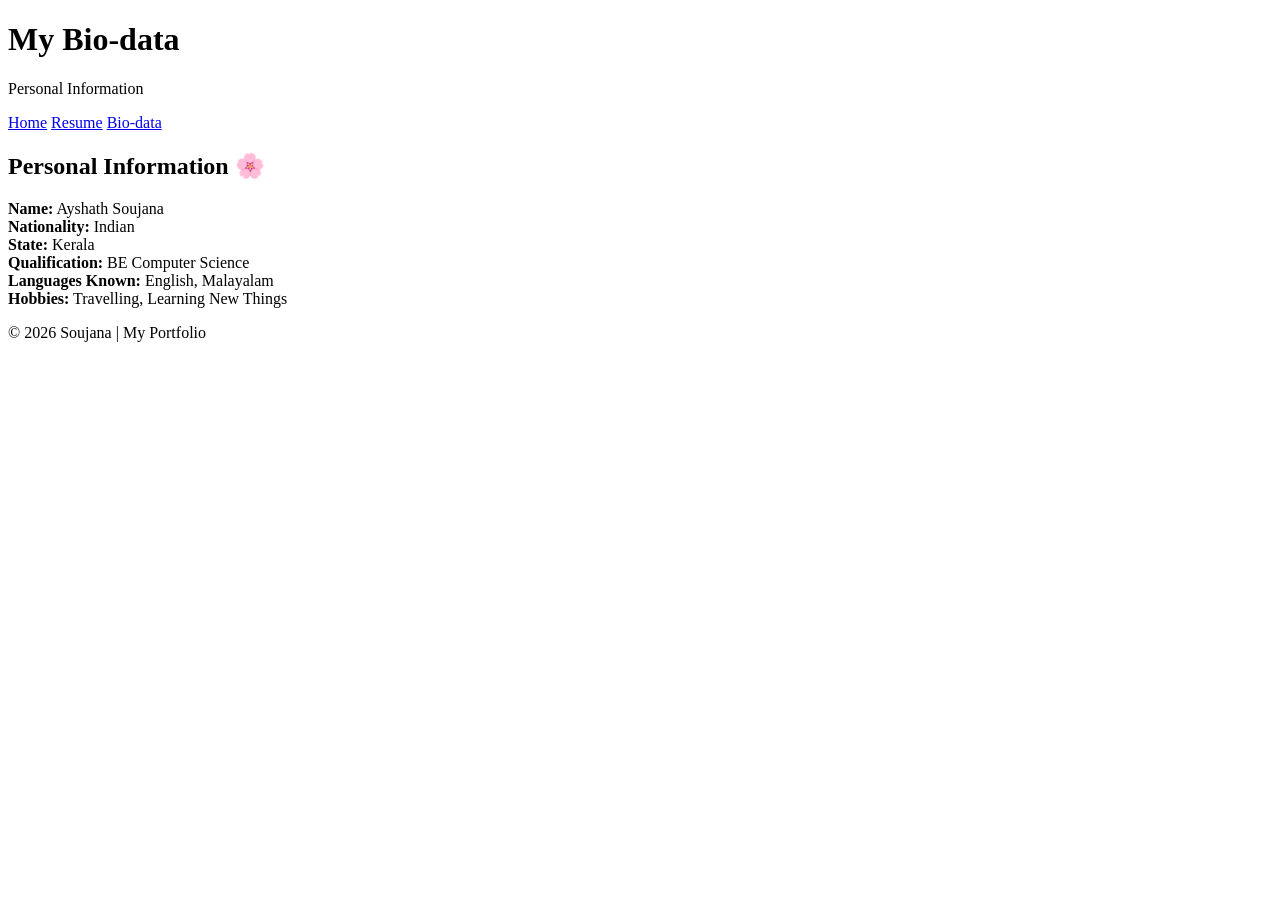
==== biodata.html @ a9edfabe "Add files via upload" ====
<!DOCTYPE html>
<html>
<head>
    <title>My Bio-data</title>
    <link rel="stylesheet" href="style.css">
</head>

<body>

<header class="hero">
    <h1>My Bio-data</h1>
    <p>Personal Information</p>
</header>

<nav>
    <a href="index.html">Home</a>
    <a href="resume.html">Resume</a>
    <a href="biodata.html">Bio-data</a>
</nav>

<div class="biodata-box">

    <h2>Personal Information 🌸</h2>

    <div class="info">
        <b>Name:</b>
        <span>Ayshath Soujana</span>
    </div>

    <div class="info">
        <b>Nationality:</b>
        <span>Indian</span>
    </div>

    <div class="info">
        <b>State:</b>
        <span>Kerala</span>
    </div>

    <div class="info">
        <b>Qualification:</b>
        <span>BE Computer Science</span>
    </div>

    <div class="info">
        <b>Languages Known:</b>
        <span>English, Malayalam</span>
    </div>

    <div class="info">
        <b>Hobbies:</b>
        <span>Travelling, Learning New Things</span>
    </div>

</div>

<footer>
    <p>© 2026 Soujana | My Portfolio</p>
</footer>

</body>
</html>
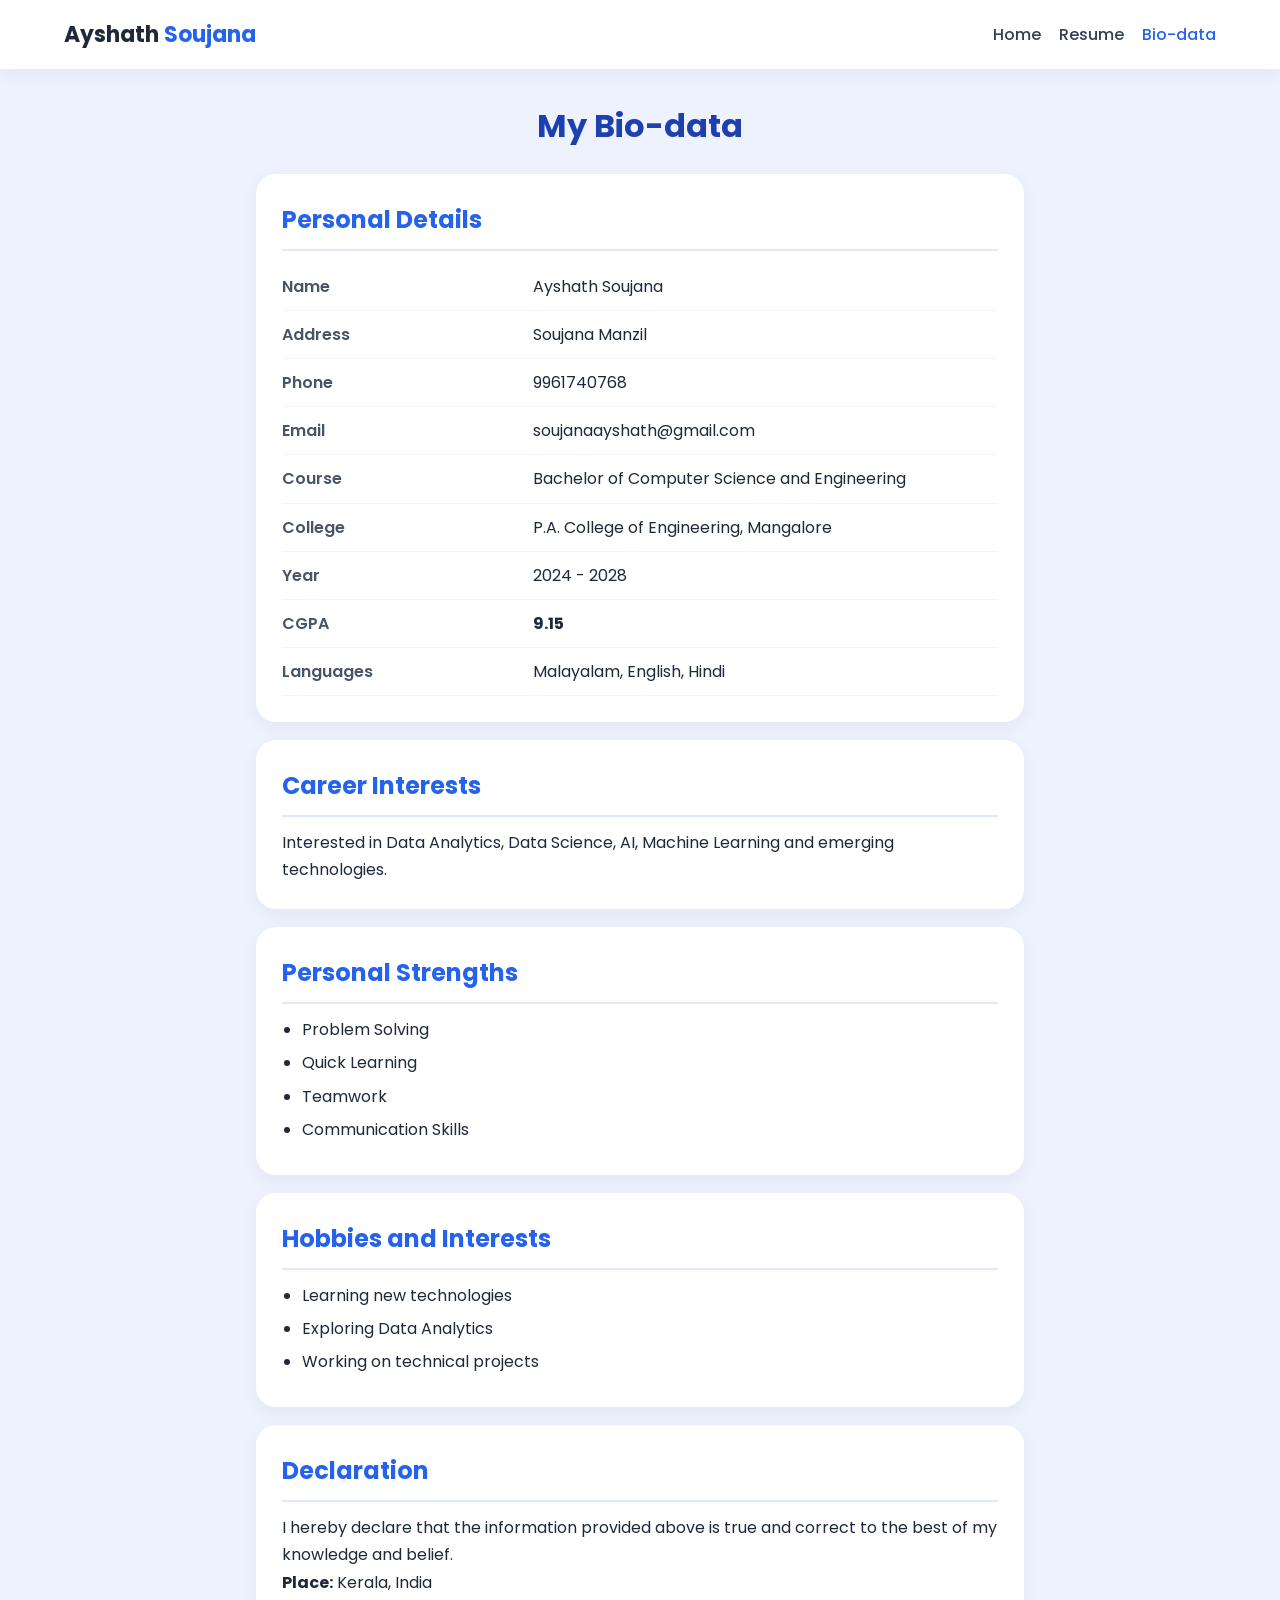
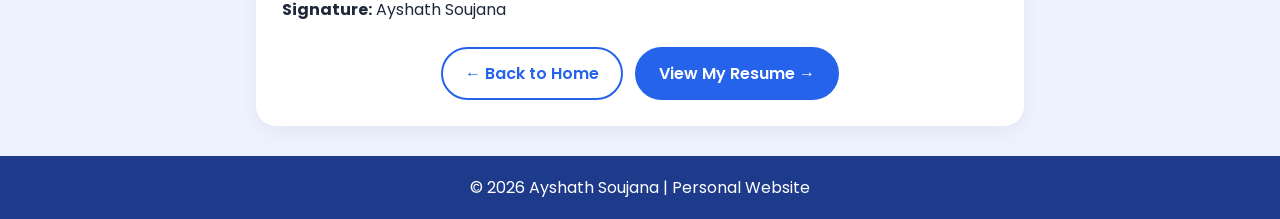
==== commit 6a0558ab: "Add files via upload" ====
--- a/biodata.html
+++ b/biodata.html
@@ -1,62 +1,32 @@
 <!DOCTYPE html>
-<html>
+<html lang="en">
 <head>
-    <title>My Bio-data</title>
-    <link rel="stylesheet" href="style.css">
+<meta charset="UTF-8"><meta name="viewport" content="width=device-width, initial-scale=1.0">
+<title>Bio-data | Ayshath Soujana</title>
+<link rel="stylesheet" href="style.css">
+<link href="https://fonts.googleapis.com/css2?family=Poppins:wght@300;400;500;600;700&display=swap" rel="stylesheet">
 </head>
-
 <body>
-
-<header class="hero">
-    <h1>My Bio-data</h1>
-    <p>Personal Information</p>
-</header>
-
-<nav>
-    <a href="index.html">Home</a>
-    <a href="resume.html">Resume</a>
-    <a href="biodata.html">Bio-data</a>
-</nav>
-
-<div class="biodata-box">
-
-    <h2>Personal Information 🌸</h2>
-
-    <div class="info">
-        <b>Name:</b>
-        <span>Ayshath Soujana</span>
-    </div>
-
-    <div class="info">
-        <b>Nationality:</b>
-        <span>Indian</span>
-    </div>
-
-    <div class="info">
-        <b>State:</b>
-        <span>Kerala</span>
-    </div>
-
-    <div class="info">
-        <b>Qualification:</b>
-        <span>BE Computer Science</span>
-    </div>
-
-    <div class="info">
-        <b>Languages Known:</b>
-        <span>English, Malayalam</span>
-    </div>
-
-    <div class="info">
-        <b>Hobbies:</b>
-        <span>Travelling, Learning New Things</span>
-    </div>
-
+<nav><div class="logo">Ayshath <span>Soujana</span></div>
+<div class="nav-links"><a href="index.html">Home</a><a href="resume.html">Resume</a><a href="biodata.html" class="active">Bio-data</a></div></nav>
+<div class="container">
+<h1 class="page-title">My Bio-data</h1>
+<div class="card"><h2>Personal Details</h2><table>
+<tr><td>Name</td><td>Ayshath Soujana</td></tr>
+<tr><td>Address</td><td>Soujana Manzil</td></tr>
+<tr><td>Phone</td><td>9961740768</td></tr>
+<tr><td>Email</td><td>soujanaayshath@gmail.com</td></tr>
+<tr><td>Course</td><td>Bachelor of Computer Science and Engineering</td></tr>
+<tr><td>College</td><td>P.A. College of Engineering, Mangalore</td></tr>
+<tr><td>Year</td><td>2024 - 2028</td></tr>
+<tr><td>CGPA</td><td><b>9.15</b></td></tr>
+<tr><td>Languages</td><td>Malayalam, English, Hindi</td></tr>
+</table></div>
+<div class="card"><h2>Career Interests</h2><p>Interested in Data Analytics, Data Science, AI, Machine Learning and emerging technologies.</p></div>
+<div class="card"><h2>Personal Strengths</h2><ul><li>Problem Solving</li><li>Quick Learning</li><li>Teamwork</li><li>Communication Skills</li></ul></div>
+<div class="card"><h2>Hobbies and Interests</h2><ul><li>Learning new technologies</li><li>Exploring Data Analytics</li><li>Working on technical projects</li></ul></div>
+<div class="card"><h2>Declaration</h2><p>I hereby declare that the information provided above is true and correct to the best of my knowledge and belief.</p><p><b>Place:</b> Kerala, India<br><b>Signature:</b> Ayshath Soujana</p>
+<div class="hero-btns"><a href="index.html" class="btn-secondary">← Back to Home</a><a href="resume.html" class="btn-primary">View My Resume →</a></div></div>
 </div>
-
-<footer>
-    <p>© 2026 Soujana | My Portfolio</p>
-</footer>
-
-</body>
-</html>+<footer>© 2026 Ayshath Soujana | Personal Website</footer>
+</body></html>
--- a/style.css
+++ b/style.css
@@ -0,0 +1,34 @@
+*{margin:0;padding:0;box-sizing:border-box;font-family:'Poppins',sans-serif}
+body{background:#eef2ff;color:#1e293b;line-height:1.7}
+nav{background:white;padding:16px 5%;display:flex;justify-content:space-between;align-items:center;position:sticky;top:0;box-shadow:0 4px 20px rgba(0,0,0,0.06);z-index:10}
+.logo{font-size:22px;font-weight:700}.logo span{color:#2563eb}
+.nav-links a{margin-left:18px;text-decoration:none;color:#334155;font-weight:500}
+.nav-links a.active{color:#2563eb}
+.hero{text-align:center;padding:60px 20px 45px;background:linear-gradient(135deg,#dbeafe,#fdf2f8,#fff7ed);border-radius:0 0 30px 30px}
+.hero-badge{background:white;padding:8px 16px;border-radius:20px;font-size:13px;box-shadow:0 4px 12px rgba(0,0,0,0.06);display:inline-block}
+.hero h1{font-size:38px;margin:18px 0 8px}.hero h1 span{color:#2563eb}
+.hero-sub{color:#475569;font-weight:600;font-size:18px}
+.hero-about{max-width:650px;margin:18px auto 0;color:#334155;font-size:16px;line-height:1.8}
+.hero-btns{display:flex;gap:12px;justify-content:center;flex-wrap:wrap;margin-top:24px}
+.btn-primary{background:#2563eb;color:white;padding:13px 24px;border-radius:30px;text-decoration:none;font-weight:600}
+.btn-secondary{background:white;color:#2563eb;border:2px solid #2563eb;padding:11px 22px;border-radius:30px;text-decoration:none;font-weight:600}
+.container{max-width:800px;margin:30px auto;padding:0 16px}
+.page-title{text-align:center;font-size:32px;color:#1e40af;margin-bottom:20px}
+.card{background:white;padding:26px;border-radius:20px;box-shadow:0 6px 20px rgba(0,0,0,0.05);margin-bottom:18px}
+.card h2{color:#2563eb;margin-bottom:12px;border-bottom:2px solid #e0e7ff;padding-bottom:8px}
+.card table{width:100%;border-collapse:collapse}.card td{padding:10px 0;border-bottom:1px solid #f1f5f9}.card td:first-child{font-weight:600;color:#475569;width:35%}
+.card ul{padding-left:20px}.card li{margin-bottom:6px}
+.card-section{max-width:900px;margin:30px auto;padding:0 16px}.card-section h2{text-align:center;color:#2563eb;margin-bottom:16px}
+footer{background:#1e3a8a;color:white;text-align:center;padding:18px;margin-top:30px}
+
+/* RESUME - Like your photo */
+.resume-page{background:#f1f5f9}
+.resume-paper{max-width:800px;margin:30px auto;background:white;padding:45px 50px;box-shadow:0 10px 30px rgba(0,0,0,0.08);font-family:'Inter',sans-serif;color:#000}
+.resume-top{text-align:center;margin-bottom:10px}
+.resume-top h1{font-size:38px;font-weight:900;letter-spacing:-1px;line-height:1.1}
+.resume-top p{font-size:14px;margin-top:8px;color:#111}
+.r-head{font-size:18px;font-weight:800;letter-spacing:1px;border-top:1.5px solid #000;border-bottom:1.5px solid #000;padding:6px 0;margin:22px 0 10px;text-transform:uppercase}
+.resume-paper p{font-size:14.5px;line-height:1.6}
+.resume-paper ul{padding-left:20px;margin-top:4px}
+.resume-paper li{font-size:14.5px;line-height:1.6;margin-bottom:3px}
+@media(max-width:600px){.hero h1{font-size:28px}.nav-links a{margin-left:10px;font-size:13px}.resume-paper{padding:30px 22px}.resume-top h1{font-size:28px}}
